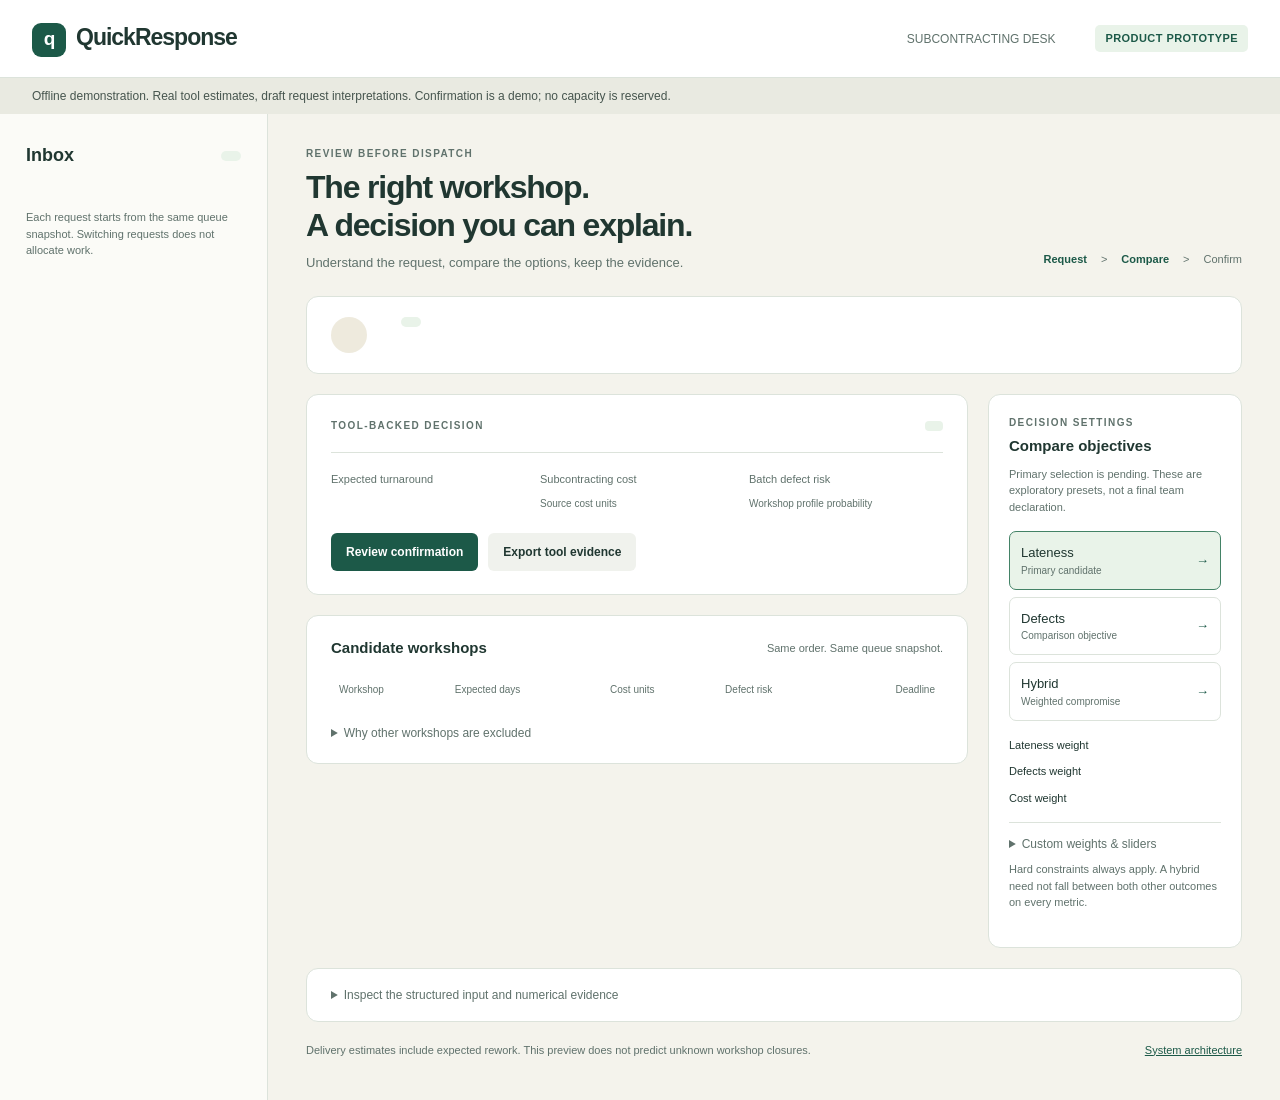
==== docs/prototype/template.html @ 409250fc "[feat] project prototype and demo" ====
<!doctype html>
<html lang="en">
<head>
  <meta charset="utf-8">
  <meta name="viewport" content="width=device-width, initial-scale=1">
  <title>QuickResponse | Dispatch desk prototype</title>
  <style>
    :root { color-scheme: light; --ink:#203731; --muted:#60726c; --paper:#f4f3ec; --line:#dce3db; --green:#1c5948; --mint:#e9f3e9; --amber:#94631a; }
    * { box-sizing:border-box; }
    body { margin:0; background:var(--paper); color:var(--ink); font:15px/1.5 -apple-system,BlinkMacSystemFont,"Segoe UI",sans-serif; }
    button,select { font:inherit; }
    button { cursor:pointer; }
    button:disabled { cursor:not-allowed; opacity:.6; }
    button:focus-visible, a:focus-visible, summary:focus-visible { outline:3px solid #cf923e; outline-offset:3px; }
    header { min-height:78px; display:flex; align-items:center; justify-content:space-between; padding:16px 32px; background:#fff; border-bottom:1px solid var(--line); gap:20px; }
    .brand { font-size:23px; font-weight:750; letter-spacing:-1px; }
    .brand span { display:inline-grid; place-items:center; background:var(--green); color:#fff; width:34px; height:34px; margin-right:10px; border-radius:9px; font-size:19px; }
    .top-meta { display:flex; align-items:center; gap:20px; font-size:12px; color:var(--muted); }
    .badge { display:inline-block; padding:5px 10px; border-radius:5px; font-size:11px; font-weight:700; letter-spacing:.04em; background:var(--mint); color:var(--green); }
    .demo-banner { padding:9px 32px; background:#e9eae1; color:#46554e; font-size:12px; }
    .shell { display:grid; grid-template-columns:268px minmax(0,1fr); min-height:calc(100vh - 115px); }
    aside { background:#fbfbf7; border-right:1px solid var(--line); padding:28px 16px; }
    .eyebrow { text-transform:uppercase; letter-spacing:.14em; font-size:10px; font-weight:750; color:var(--muted); }
    .inbox-heading { display:flex; align-items:center; justify-content:space-between; margin:0 10px 18px; }
    .inbox-heading h2 { margin:0; font-size:18px; }
    #inbox { max-height:900px; overflow-y:auto; padding-right:3px; }
    .request { width:100%; text-align:left; padding:13px 12px; border:0; border-radius:8px; margin-bottom:5px; background:transparent; color:var(--ink); }
    .request:hover { background:#efefe7; }
    .request[aria-pressed=true] { background:var(--green); color:#fff; }
    .request small { display:block; color:var(--muted); font-size:11px; margin:4px 0; }
    .request[aria-pressed=true] small { color:#c7ded4; }
    .request-line { display:flex; justify-content:space-between; gap:10px; font-size:12px; font-weight:650; }
    .request-text { font-size:13px; display:-webkit-box; -webkit-line-clamp:2; -webkit-box-orient:vertical; overflow:hidden; }
    .aside-note { font-size:11px; color:var(--muted); margin:22px 10px 0; }
    main { padding:32px 38px 42px; max-width:1530px; min-width:0; }
    .intro { display:flex; justify-content:space-between; align-items:end; gap:18px; margin-bottom:24px; }
    h1 { font-size:32px; line-height:1.18; letter-spacing:-1.2px; margin:8px 0; font-weight:650; }
    .intro p { color:var(--muted); margin:0; font-size:13px; }
    .flow { display:flex; gap:14px; font-size:11px; color:var(--muted); white-space:nowrap; padding-bottom:5px; }
    .flow b { color:var(--green); }
    .panel { background:#fff; border:1px solid var(--line); border-radius:12px; }
    .message { padding:20px 24px; display:grid; grid-template-columns:36px 1fr; gap:14px; }
    .avatar { background:#eeeadd; color:#675e45; border-radius:50%; width:36px; height:36px; display:grid; place-items:center; font-weight:700; }
    .message-meta { display:flex; gap:10px; align-items:center; flex-wrap:wrap; font-size:12px; color:var(--muted); }
    .message-meta strong { color:var(--ink); }
    #message { margin:8px 0 0; font-size:16px; }
    .context { display:flex; flex-wrap:wrap; gap:8px; margin-top:14px; }
    .context span { background:var(--paper); padding:4px 8px; border-radius:4px; font-size:11px; }
    .workspace { display:grid; grid-template-columns:minmax(0,1fr) 254px; gap:20px; margin-top:20px; align-items:start; }
    .workspace > * { min-width:0; }
    .decision { padding:23px 24px; }
    .decision-head { display:flex; justify-content:space-between; align-items:center; gap:10px; }
    .status { color:var(--green); background:var(--mint); border-radius:4px; padding:5px 9px; font-size:11px; font-weight:700; }
    .status.review { color:#7f5618; background:#faf0db; }
    .status.block { color:#8e4740; background:#f9e9e5; }
    #recommendation { font-size:28px; margin:15px 0 5px; letter-spacing:-.7px; line-height:1.2; }
    #explanation { color:var(--muted); font-size:13px; margin:10px 0 19px; }
    .metrics { display:grid; grid-template-columns:repeat(3,minmax(0,1fr)); border-top:1px solid var(--line); padding-top:18px; gap:15px; }
    .metric span { display:block; color:var(--muted); font-size:11px; }
    .metric strong { display:block; font-size:22px; font-weight:650; margin:3px 0; }
    .metric small { font-size:10px; color:var(--muted); }
    #flags { margin:14px 0 0; font-size:12px; color:var(--amber); }
    .actions { display:flex; flex-wrap:wrap; align-items:center; gap:10px; margin-top:20px; }
    .primary,.secondary { border:0; padding:10px 15px; border-radius:6px; font-size:12px; font-weight:650; }
    .primary { background:var(--green); color:#fff; }
    .secondary { background:#f0f2ed; color:var(--ink); }
    .objective { padding:20px; }
    .objective h2 { font-size:15px; margin:5px 0 8px; }
    .objective p { font-size:11px; color:var(--muted); margin:8px 0 16px; }
    .preset { width:100%; display:flex; justify-content:space-between; align-items:center; text-align:left; padding:11px; border:1px solid var(--line); background:#fff; border-radius:7px; color:var(--ink); margin-bottom:7px; font-size:13px; }
    .preset[aria-pressed=true] { background:var(--mint); border-color:#438266; }
    .preset small { display:block; color:var(--muted); font-size:10px; }
    .preset .mark { color:var(--green); }
    .weight-line { display:flex; justify-content:space-between; font-size:11px; margin-top:10px; }
    .weight-value { font-variant-numeric:tabular-nums; font-weight:650; }
    .objective details { border-top:1px solid var(--line); padding-top:12px; margin-top:16px; }
    summary { cursor:pointer; color:var(--muted); font-size:12px; }
    .comparison { margin-top:20px; padding:21px 24px; }
    .section-title { display:flex; align-items:center; justify-content:space-between; gap:12px; margin-bottom:12px; }
    .section-title h2 { font-size:15px; margin:0; }
    .section-title small { font-size:11px; color:var(--muted); }
    .table-wrap { overflow-x:auto; }
    table { width:100%; border-collapse:collapse; font-size:12px; text-align:left; }
    th { color:var(--muted); font-size:10px; font-weight:500; padding:10px 8px; white-space:nowrap; }
    td { border-top:1px solid #edf0ea; padding:12px 8px; white-space:nowrap; }
    td:last-child,th:last-child { text-align:right; }
    tr.chosen { background:#f0f7ee; }
    .workshop-name { display:block; font-weight:650; }
    td small { color:var(--muted); font-size:10px; }
    .pass { color:var(--green); } .late { color:#94631a; }
    .empty { font-size:13px; color:var(--muted); padding:18px 0; }
    #exclusions { margin-top:17px; }
    .exclusion { font-size:12px; padding:9px 0; border-top:1px solid #edf0ea; }
    .exclusion span { color:var(--muted); }
    .evidence { margin-top:20px; padding:17px 24px; }
    pre { white-space:pre-wrap; overflow-wrap:anywhere; max-height:350px; overflow:auto; font-size:11px; color:#43544c; background:#f6f7f2; padding:15px; border-radius:6px; }
    footer { margin-top:20px; display:flex; justify-content:space-between; flex-wrap:wrap; gap:12px; font-size:11px; color:var(--muted); }
    footer a { color:var(--green); }
    dialog { color:var(--ink); width:min(520px,92vw); border:1px solid var(--line); border-radius:14px; padding:30px; box-shadow:0 20px 100px #142b3140; }
    dialog::backdrop { background:#13281d70; }
    dialog h2 { margin:8px 0; font-size:24px; }
    dialog p { color:var(--muted); font-size:14px; }
    .receipt { margin-top:15px; padding:12px; background:var(--mint); border-radius:6px; font-size:12px; }
    [hidden] { display:none !important; }
    @media(min-width:1600px) { #inbox { max-height:1080px; } }
    @media(max-width:1150px) { main { padding:26px 22px; } .shell { grid-template-columns:225px minmax(0,1fr); } .workspace { grid-template-columns:1fr; } .objective { display:grid; grid-template-columns:1fr 1fr; gap:16px; } .flow { display:none; } }
    @media(max-width:700px) { header { padding:16px; } .top-meta .date { display:none; } .demo-banner { padding:10px 16px; } .shell { display:block; } aside { border-right:0; border-bottom:1px solid var(--line); padding:16px; } #inbox { display:flex; gap:8px; max-height:none; overflow-x:auto; } .request { min-width:210px; max-width:210px; margin:0; } .inbox-heading { margin-bottom:10px; } .aside-note { display:none; } main { padding:22px 16px; } h1 { font-size:27px; } .decision,.comparison { padding:20px 16px; } .objective { display:block; } .metrics { gap:10px; } .metric strong { font-size:18px; } .message { padding:18px; } footer { display:block; } }
    @media(max-width:700px) { header { gap:12px; } .brand { white-space:nowrap; font-size:20px; } .top-meta > span:first-child { display:none; } .top-meta { gap:0; } .top-meta .badge { font-size:9px; } }
    @media print { aside,.actions,.objective,footer,.demo-banner { display:none; } .shell,.workspace { display:block; } main { max-width:none; } .panel { break-inside:avoid; } }
  </style>
</head>
<body>
  <header>
    <div class="brand"><span aria-hidden="true">q</span>QuickResponse</div>
    <div class="top-meta"><span>SUBCONTRACTING DESK</span><span class="date" id="as-of"></span><span class="badge">PRODUCT PROTOTYPE</span></div>
  </header>
  <div class="demo-banner">Offline demonstration. Real tool estimates, draft request interpretations. Confirmation is a demo; no capacity is reserved.</div>
  <div class="shell">
    <aside aria-label="Dispatch requests">
      <div class="inbox-heading"><h2>Inbox</h2><span class="badge" id="inbox-count"></span></div>
      <nav id="inbox" aria-label="Select a supplied request"></nav>
      <p class="aside-note">Each request starts from the same queue snapshot. Switching requests does not allocate work.</p>
    </aside>
    <main>
      <div class="intro"><div><div class="eyebrow">Review before dispatch</div><h1>The right workshop.<br>A decision you can explain.</h1><p>Understand the request, compare the options, keep the evidence.</p></div><div class="flow"><b>Request</b><span>&gt;</span><b>Compare</b><span>&gt;</span><span>Confirm</span></div></div>
      <section class="panel message" aria-label="Original request"><div class="avatar" id="avatar"></div><div><div class="message-meta"><strong id="sender"></strong><span id="message-time"></span><span id="request-id" class="badge"></span></div><p id="message"></p><div class="context" id="context"></div></div></section>
      <div class="workspace">
        <div>
          <section class="panel decision" aria-label="Allocation preview" aria-live="polite">
            <div class="decision-head"><span class="eyebrow">Tool-backed decision</span><span id="status" class="status"></span></div>
            <h2 id="recommendation"></h2><p id="explanation"></p>
            <div class="metrics" id="metrics"><div class="metric"><span>Expected turnaround</span><strong id="turnaround"></strong><small id="eta"></small></div><div class="metric"><span>Subcontracting cost</span><strong id="cost"></strong><small>Source cost units</small></div><div class="metric"><span>Batch defect risk</span><strong id="defects"></strong><small>Workshop profile probability</small></div></div>
            <p id="flags" hidden></p>
            <div class="actions"><button class="primary" id="confirm" type="button">Review confirmation</button><button class="secondary" id="download" type="button">Export tool evidence</button></div>
            <div class="receipt" id="receipt" role="status" hidden>Demo confirmation recorded in this view only. No allocation was saved and no queue was changed.</div>
          </section>
          <section class="panel comparison" aria-label="Workshop comparison">
            <div class="section-title"><h2>Candidate workshops</h2><small>Same order. Same queue snapshot.</small></div>
            <div class="table-wrap"><table id="candidate-table"><thead><tr><th>Workshop</th><th>Expected days</th><th>Cost units</th><th>Defect risk</th><th>Deadline</th></tr></thead><tbody id="candidates"></tbody></table></div>
            <p class="empty" id="empty" hidden></p>
            <details id="exclusions"><summary>Why other workshops are excluded</summary><div id="excluded-list"></div></details>
          </section>
        </div>
        <section class="panel objective" aria-label="Objective configuration">
          <div><div class="eyebrow">Decision settings</div><h2>Compare objectives</h2><p>Primary selection is pending. These are exploratory presets, not a final team declaration.</p>
          <div role="group" aria-label="Objective preset"><button class="preset" data-preset="lateness" aria-pressed="true"><span>Lateness<small>Primary candidate</small></span><span class="mark">&rarr;</span></button><button class="preset" data-preset="defects" aria-pressed="false"><span>Defects<small>Comparison objective</small></span><span class="mark">&rarr;</span></button><button class="preset" data-preset="hybrid" aria-pressed="false"><span>Hybrid<small>Weighted compromise</small></span><span class="mark">&rarr;</span></button></div></div>
          <div><p id="override"></p><div class="weight-line"><span>Lateness weight</span><span class="weight-value" id="weight-lateness"></span></div><div class="weight-line"><span>Defects weight</span><span class="weight-value" id="weight-defects"></span></div><div class="weight-line"><span>Cost weight</span><span class="weight-value" id="weight-cost"></span></div><details><summary>Custom weights &amp; sliders</summary><p>Live sliders in the planned Streamlit web app will call the Python preview tools. This HTML prototype switches precomputed presets.</p></details><p>Hard constraints always apply. A hybrid need not fall between both other outcomes on every metric.</p></div>
        </section>
      </div>
      <details class="panel evidence"><summary>Inspect the structured input and numerical evidence</summary><p class="eyebrow">Development fixture interpretation - requires human review</p><pre id="evidence"></pre></details>
      <footer><span>Delivery estimates include expected rework. This preview does not predict unknown workshop closures.</span><a href="../sprint1-architecture.svg">System architecture</a></footer>
    </main>
  </div>
  <dialog id="confirmation" aria-labelledby="dialog-title"><div class="eyebrow">Confirmation preview</div><h2 id="dialog-title">Review the allocation</h2><p id="confirm-summary"></p><p>The final app will validate the latest queue state and save an auditable allocation. This button demonstrates the interaction only.</p><div class="actions"><button id="cancel-confirm" class="secondary">Back to comparison</button><button id="demo-confirm" class="primary">Confirm demo only</button></div></dialog>
  <script id="dispatch-data" type="application/json">__DISPATCH_DATA__</script>
  <script>
    const data = JSON.parse(document.getElementById('dispatch-data').textContent);
    const el = id => document.getElementById(id);
    const escapeText = value => String(value).replace(/[&<>"']/g, character => ({'&':'&amp;','<':'&lt;','>':'&gt;','"':'&quot;',"'":'&#39;'}[character]));
    let activeRequest = 'R25';
    let activePreset = 'lateness';
    const titles = {RECOMMEND:'Ready to review',CLARIFY:'Clarification needed',REFUSE_SUGGESTION:'Suggested workshop refused',NEEDS_REVIEW:'Exception needs review',NO_FEASIBLE_OPTION:'No feasible option',DECLINE:'Data unavailable',RECORDED_STATUS:'Recorded status only'};
    const flagLabels = {PAST_DEADLINE:'The deadline is already in the past.',NO_ON_TIME_OPTION:'No permitted whole-batch option meets the date.',SPLIT_NOT_IMPLEMENTED:'Split planning needs a separate review.',SELECTED_OPTION_LATE:'The selected option misses the date.',SUGGESTION_REFUSED:'The proposed workshop is not permitted.'};
    const current = () => data.previews[activeRequest][activePreset];
    el('as-of').textContent = 'Snapshot ' + data.as_of;
    el('inbox-count').textContent = data.inbox_count + ' requests';
    el('inbox').innerHTML = data.inbox.map(item => `<button class="request" type="button" data-request="${escapeText(item.request_id)}" aria-pressed="false"><span class="request-line"><span>${escapeText(item.requester)}</span><span>${escapeText(item.time)}</span></span><small>${escapeText(item.request_id)}</small><span class="request-text">${escapeText(item.text)}</span></button>`).join('');
    function render() {
      const result = current();
      const request = result.request;
      const chosenId = result.recommendation || result.alternative;
      const chosen = result.candidates.find(row => row.estimate.workshop_id === chosenId);
      el('receipt').hidden = true;
      el('confirmation').close();
      document.querySelectorAll('[data-request]').forEach(button => button.setAttribute('aria-pressed', String(button.dataset.request === activeRequest)));
      document.querySelectorAll('[data-preset]').forEach(button => button.setAttribute('aria-pressed', String(button.dataset.preset === activePreset)));
      el('avatar').textContent = request.requester.charAt(0);
      el('sender').textContent = request.requester;
      el('message-time').textContent = request.time;
      el('request-id').textContent = request.request_id;
      el('message').textContent = request.text;
      const context = result.order ? [result.order.order_id,result.order.customer,result.order.product,result.order.pieces + ' pieces', 'Delivery due ' + (result.batch ? result.batch.due_date : result.order.due_date)] : ['Order needs resolution'];
      if (result.input.date_uncertain || result.input.date_kind === 'shipping') context[context.length - 1] = 'Delivery date needs confirmation';
      el('context').innerHTML = context.map(item => '<span>' + escapeText(item) + '</span>').join('');
      el('status').textContent = titles[result.status];
      el('status').className = 'status' + (result.status === 'RECOMMEND' ? '' : ['REFUSE_SUGGESTION','DECLINE','NO_FEASIBLE_OPTION'].includes(result.status) ? ' block' : ' review');
      el('recommendation').textContent = chosen ? (result.alternative ? 'Alternative: ' : result.status === 'NEEDS_REVIEW' ? 'For discussion: ' : '') + chosen.name : titles[result.status];
      el('explanation').textContent = result.message;
      el('metrics').hidden = !chosen;
      if (chosen) { el('turnaround').textContent = chosen.display.turnaround; el('eta').textContent = 'ETA ' + chosen.display.eta; el('cost').textContent = chosen.display.cost; el('defects').textContent = chosen.display.defects; }
      el('flags').hidden = !result.flags.length;
      el('flags').textContent = result.flags.map(flag => flagLabels[flag]).join(' ');
      el('confirm').disabled = result.status !== 'RECOMMEND';
      el('confirm').textContent = result.status === 'RECOMMEND' ? 'Review confirmation' : 'Resolve before confirmation';
      for (const key of ['lateness','defects','cost']) el('weight-' + key).textContent = result.effective_weights[key];
      el('override').textContent = result.input.preference === 'configured' ? 'Effective preset: ' + data.preset_labels[activePreset] : 'Request preference overrides presets: ' + result.input.preference.replaceAll('_',' ') + '. These weights stay fixed.';
      el('candidate-table').hidden = !result.candidates.length;
      el('empty').hidden = !!result.candidates.length;
      el('empty').textContent = result.status === 'CLARIFY' ? 'Resolve the request before comparing workshops.' : result.status === 'DECLINE' ? 'No estimate can answer a question about unavailable records.' : 'No permitted candidate evidence is available.';
      el('candidates').innerHTML = result.candidates.map(row => `<tr class="${row.estimate.workshop_id === chosenId ? 'chosen' : ''}"><td><span class="workshop-name">${escapeText(row.name)}</span><small>${escapeText(row.estimate.workshop_id)}${row.estimate.workshop_id === chosenId ? ' / preview' : ''}</small></td><td>${escapeText(row.display.turnaround)}</td><td>${escapeText(row.display.cost)}</td><td>${escapeText(row.display.defects)}</td><td class="${row.meets_deadline ? 'pass' : 'late'}">${row.meets_deadline ? 'Meets estimate' : 'Late ' + escapeText(row.display.lateness)}</td></tr>`).join('');
      el('exclusions').hidden = !result.excluded.length;
      el('excluded-list').innerHTML = result.excluded.map(row => `<div class="exclusion"><strong>${escapeText(row.name)}</strong><br><span>${escapeText(row.reasons.join(' '))}</span></div>`).join('');
      el('evidence').textContent = JSON.stringify({interpretation_source:data.interpretation_source,fixture_sha256:data.fixture_sha256,...result},null,2);
    }
    el('inbox').addEventListener('click', event => { const button = event.target.closest('[data-request]'); if (button) { activeRequest = button.dataset.request; render(); } });
    document.querySelectorAll('[data-preset]').forEach(button => button.addEventListener('click', () => { activePreset = button.dataset.preset; render(); }));
    el('confirm').addEventListener('click', () => { const result = current(); const chosen = result.candidates.find(row => row.estimate.workshop_id === result.recommendation); el('confirm-summary').textContent = result.order.order_id + ' to ' + chosen.name + '. Estimated delivery: ' + chosen.display.eta + '. Cost: ' + chosen.display.cost + ' source units.'; el('confirmation').showModal(); });
    el('cancel-confirm').addEventListener('click', () => el('confirmation').close());
    el('demo-confirm').addEventListener('click', () => { el('confirmation').close(); el('receipt').hidden = false; });
    el('download').addEventListener('click', () => { const blob = new Blob([el('evidence').textContent],{type:'application/json'}); const url = URL.createObjectURL(blob); const link = document.createElement('a'); link.href=url; link.download=activeRequest+'-'+activePreset+'-preview.json'; link.click(); setTimeout(() => URL.revokeObjectURL(url),1000); });
    render();
  </script>
</body>
</html>
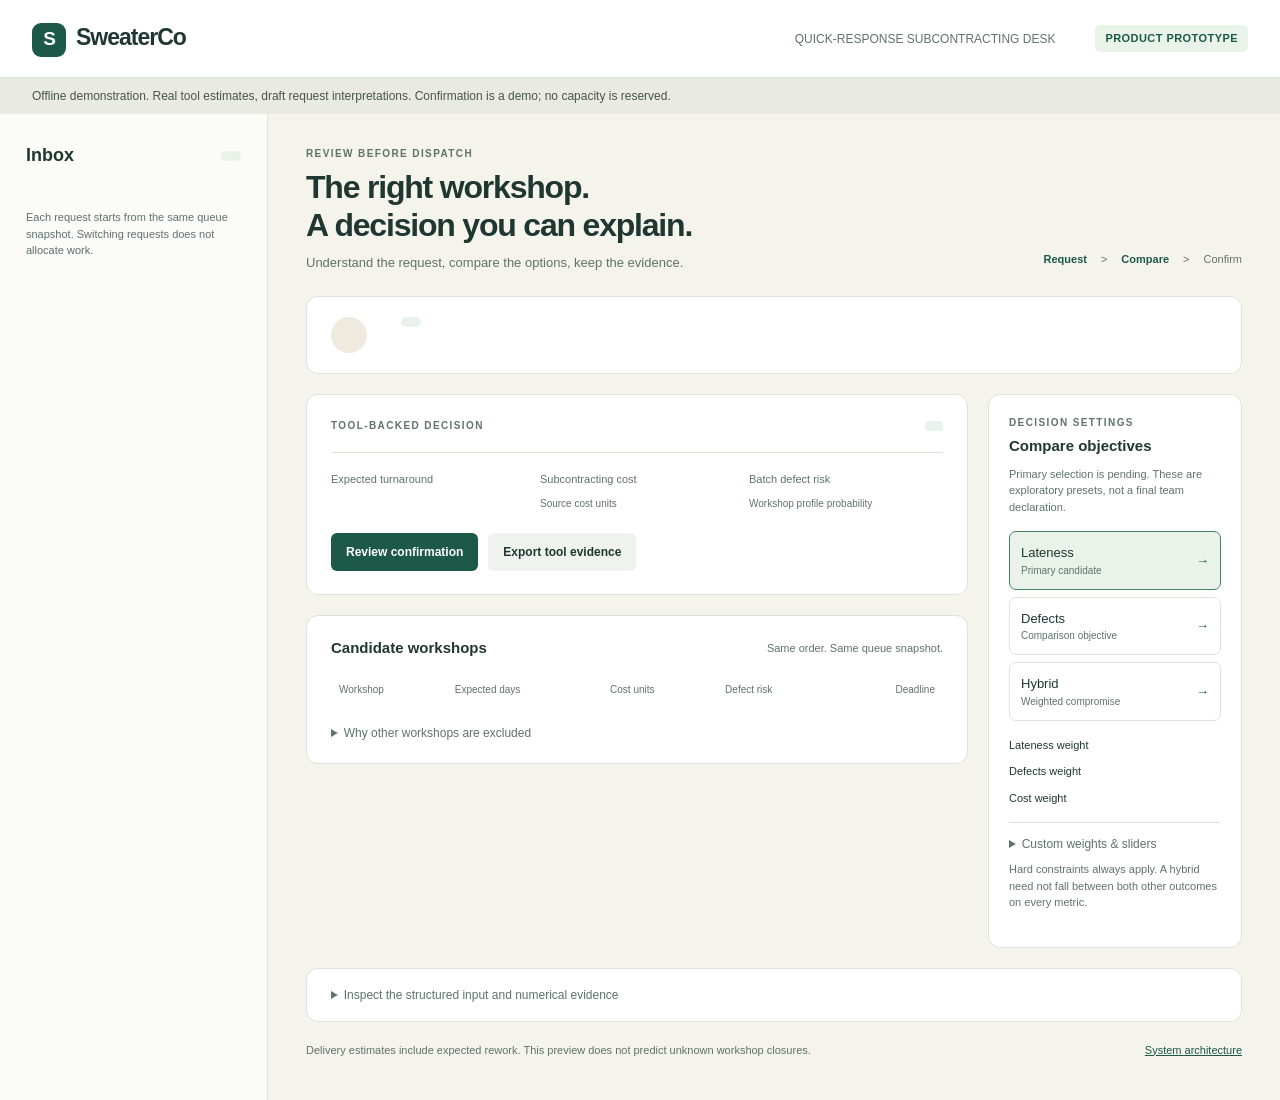
==== commit db3e6c72: "Name the scenario company in the dispatch desk UI The course primer names the operating company Swea" ====
--- a/docs/prototype/template.html
+++ b/docs/prototype/template.html
@@ -3,7 +3,7 @@
 <head>
   <meta charset="utf-8">
   <meta name="viewport" content="width=device-width, initial-scale=1">
-  <title>QuickResponse | Dispatch desk prototype</title>
+  <title>SweaterCo | Quick-Response Dispatch Desk prototype</title>
   <style>
     :root { color-scheme: light; --ink:#203731; --muted:#60726c; --paper:#f4f3ec; --line:#dce3db; --green:#1c5948; --mint:#e9f3e9; --amber:#94631a; }
     * { box-sizing:border-box; }
@@ -111,8 +111,8 @@
 </head>
 <body>
   <header>
-    <div class="brand"><span aria-hidden="true">q</span>QuickResponse</div>
-    <div class="top-meta"><span>SUBCONTRACTING DESK</span><span class="date" id="as-of"></span><span class="badge">PRODUCT PROTOTYPE</span></div>
+    <div class="brand"><span aria-hidden="true">S</span>SweaterCo</div>
+    <div class="top-meta"><span>QUICK-RESPONSE SUBCONTRACTING DESK</span><span class="date" id="as-of"></span><span class="badge">PRODUCT PROTOTYPE</span></div>
   </header>
   <div class="demo-banner">Offline demonstration. Real tool estimates, draft request interpretations. Confirmation is a demo; no capacity is reserved.</div>
   <div class="shell">
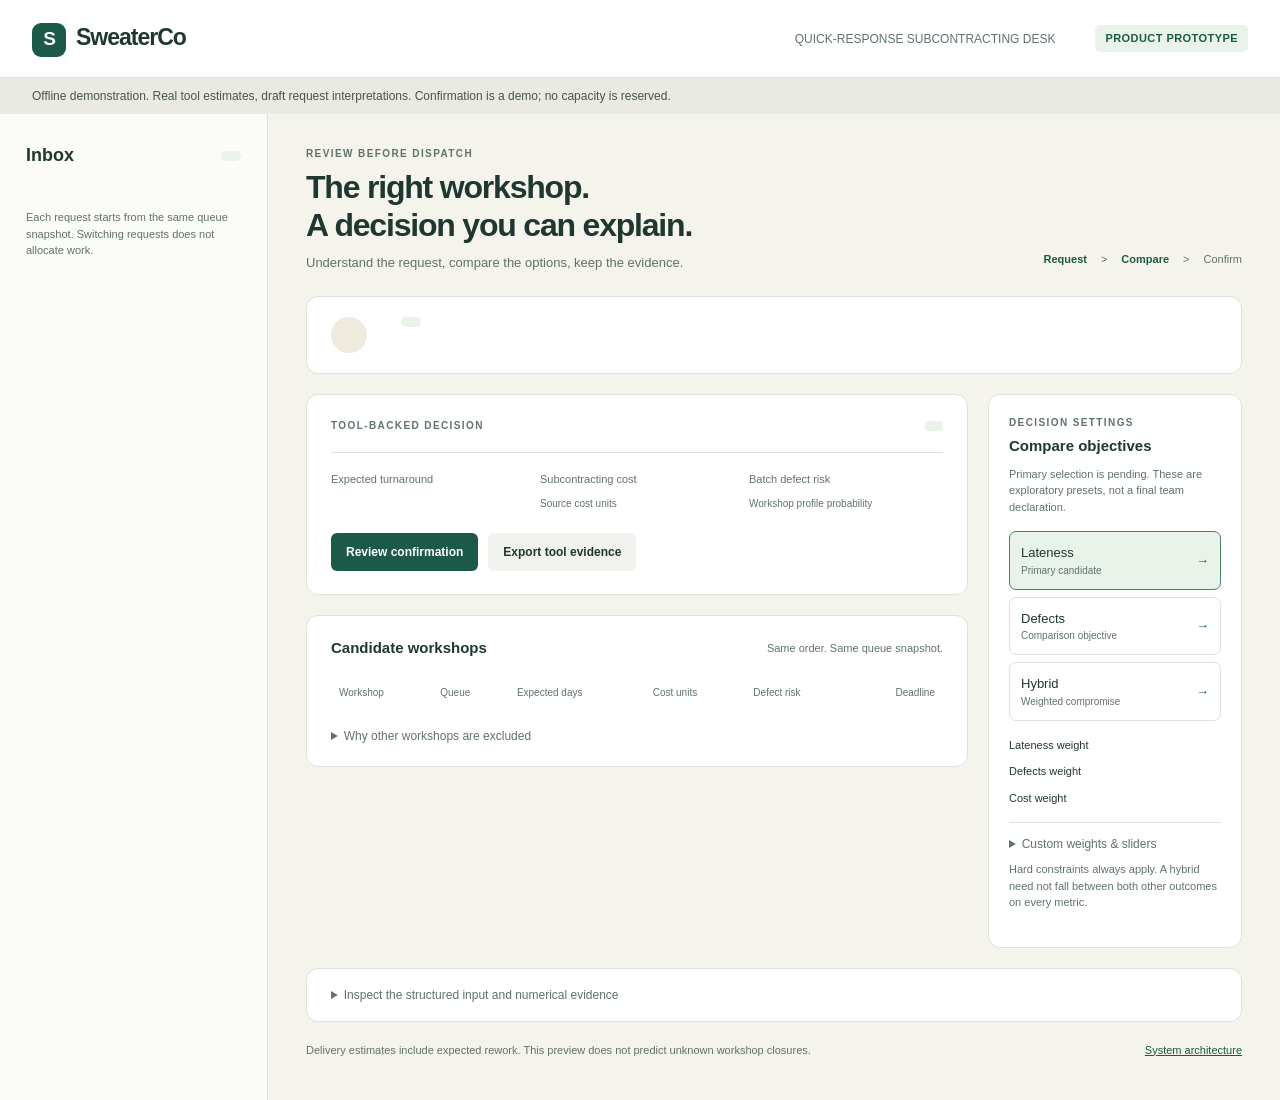
==== commit d731de3a: "Refresh docs and evidence for Data v3; draft the Sprint 1 deck Adds the v3 refinement review and gen" ====
--- a/docs/prototype/template.html
+++ b/docs/prototype/template.html
@@ -136,7 +136,8 @@
           </section>
           <section class="panel comparison" aria-label="Workshop comparison">
             <div class="section-title"><h2>Candidate workshops</h2><small>Same order. Same queue snapshot.</small></div>
-            <div class="table-wrap"><table id="candidate-table"><thead><tr><th>Workshop</th><th>Expected days</th><th>Cost units</th><th>Defect risk</th><th>Deadline</th></tr></thead><tbody id="candidates"></tbody></table></div>
+            <p id="snapshot-note" class="fine-print"></p>
+            <div class="table-wrap"><table id="candidate-table"><thead><tr><th>Workshop</th><th>Queue</th><th>Expected days</th><th>Cost units</th><th>Defect risk</th><th>Deadline</th></tr></thead><tbody id="candidates"></tbody></table></div>
             <p class="empty" id="empty" hidden></p>
             <details id="exclusions"><summary>Why other workshops are excluded</summary><div id="excluded-list"></div></details>
           </section>
@@ -160,7 +161,7 @@
     let activeRequest = 'R25';
     let activePreset = 'lateness';
     const titles = {RECOMMEND:'Ready to review',CLARIFY:'Clarification needed',REFUSE_SUGGESTION:'Suggested workshop refused',NEEDS_REVIEW:'Exception needs review',NO_FEASIBLE_OPTION:'No feasible option',DECLINE:'Data unavailable',RECORDED_STATUS:'Recorded status only'};
-    const flagLabels = {PAST_DEADLINE:'The deadline is already in the past.',NO_ON_TIME_OPTION:'No permitted whole-batch option meets the date.',SPLIT_NOT_IMPLEMENTED:'Split planning needs a separate review.',SELECTED_OPTION_LATE:'The selected option misses the date.',SUGGESTION_REFUSED:'The proposed workshop is not permitted.'};
+    const flagLabels = {PAST_DEADLINE:'The deadline is already in the past.',NO_ON_TIME_OPTION:'No permitted whole-batch option meets the date.',SPLIT_REVIEW:'A split was requested. Its estimate is shown; split plans cannot be saved yet.',SELECTED_OPTION_LATE:'The selected option misses the date.',SUGGESTION_REFUSED:'The proposed workshop is not permitted.'};
     const current = () => data.previews[activeRequest][activePreset];
     el('as-of').textContent = 'Snapshot ' + data.as_of;
     el('inbox-count').textContent = data.inbox_count + ' requests';
@@ -180,12 +181,13 @@
       el('request-id').textContent = request.request_id;
       el('message').textContent = request.text;
       const context = result.order ? [result.order.order_id,result.order.customer,result.order.product,result.order.pieces + ' pieces', 'Delivery due ' + (result.batch ? result.batch.due_date : result.order.due_date)] : ['Order needs resolution'];
-      if (result.input.date_uncertain || result.input.date_kind === 'shipping') context[context.length - 1] = 'Delivery date needs confirmation';
+      if (result.input.date_uncertain || (result.input.date_kind === 'shipping' && !result.deadline_note)) context[context.length - 1] = 'Delivery date needs confirmation';
       el('context').innerHTML = context.map(item => '<span>' + escapeText(item) + '</span>').join('');
       el('status').textContent = titles[result.status];
       el('status').className = 'status' + (result.status === 'RECOMMEND' ? '' : ['REFUSE_SUGGESTION','DECLINE','NO_FEASIBLE_OPTION'].includes(result.status) ? ' block' : ' review');
       el('recommendation').textContent = chosen ? (result.alternative ? 'Alternative: ' : result.status === 'NEEDS_REVIEW' ? 'For discussion: ' : '') + chosen.name : titles[result.status];
-      el('explanation').textContent = result.message;
+      el('explanation').textContent = [result.message, result.deadline_note, ...result.review_options].filter(Boolean).join(' ');
+      el('snapshot-note').textContent = result.assumption;
       el('metrics').hidden = !chosen;
       if (chosen) { el('turnaround').textContent = chosen.display.turnaround; el('eta').textContent = 'ETA ' + chosen.display.eta; el('cost').textContent = chosen.display.cost; el('defects').textContent = chosen.display.defects; }
       el('flags').hidden = !result.flags.length;
@@ -197,7 +199,7 @@
       el('candidate-table').hidden = !result.candidates.length;
       el('empty').hidden = !!result.candidates.length;
       el('empty').textContent = result.status === 'CLARIFY' ? 'Resolve the request before comparing workshops.' : result.status === 'DECLINE' ? 'No estimate can answer a question about unavailable records.' : 'No permitted candidate evidence is available.';
-      el('candidates').innerHTML = result.candidates.map(row => `<tr class="${row.estimate.workshop_id === chosenId ? 'chosen' : ''}"><td><span class="workshop-name">${escapeText(row.name)}</span><small>${escapeText(row.estimate.workshop_id)}${row.estimate.workshop_id === chosenId ? ' / preview' : ''}</small></td><td>${escapeText(row.display.turnaround)}</td><td>${escapeText(row.display.cost)}</td><td>${escapeText(row.display.defects)}</td><td class="${row.meets_deadline ? 'pass' : 'late'}">${row.meets_deadline ? 'Meets estimate' : 'Late ' + escapeText(row.display.lateness)}</td></tr>`).join('');
+      el('candidates').innerHTML = result.candidates.map(row => `<tr class="${row.estimate.workshop_id === chosenId ? 'chosen' : ''}"><td><span class="workshop-name">${escapeText(row.name)}</span><small>${escapeText(row.estimate.workshop_id)}${row.estimate.workshop_id === chosenId ? ' / preview' : ''}</small></td><td>${escapeText(row.display.queue)}</td><td>${escapeText(row.display.turnaround)}</td><td>${escapeText(row.display.cost)}</td><td>${escapeText(row.display.defects)}</td><td class="${row.meets_deadline ? 'pass' : 'late'}">${row.meets_deadline ? 'Meets estimate' : 'Late ' + escapeText(row.display.lateness)}</td></tr>`).join('');
       el('exclusions').hidden = !result.excluded.length;
       el('excluded-list').innerHTML = result.excluded.map(row => `<div class="exclusion"><strong>${escapeText(row.name)}</strong><br><span>${escapeText(row.reasons.join(' '))}</span></div>`).join('');
       el('evidence').textContent = JSON.stringify({interpretation_source:data.interpretation_source,fixture_sha256:data.fixture_sha256,...result},null,2);
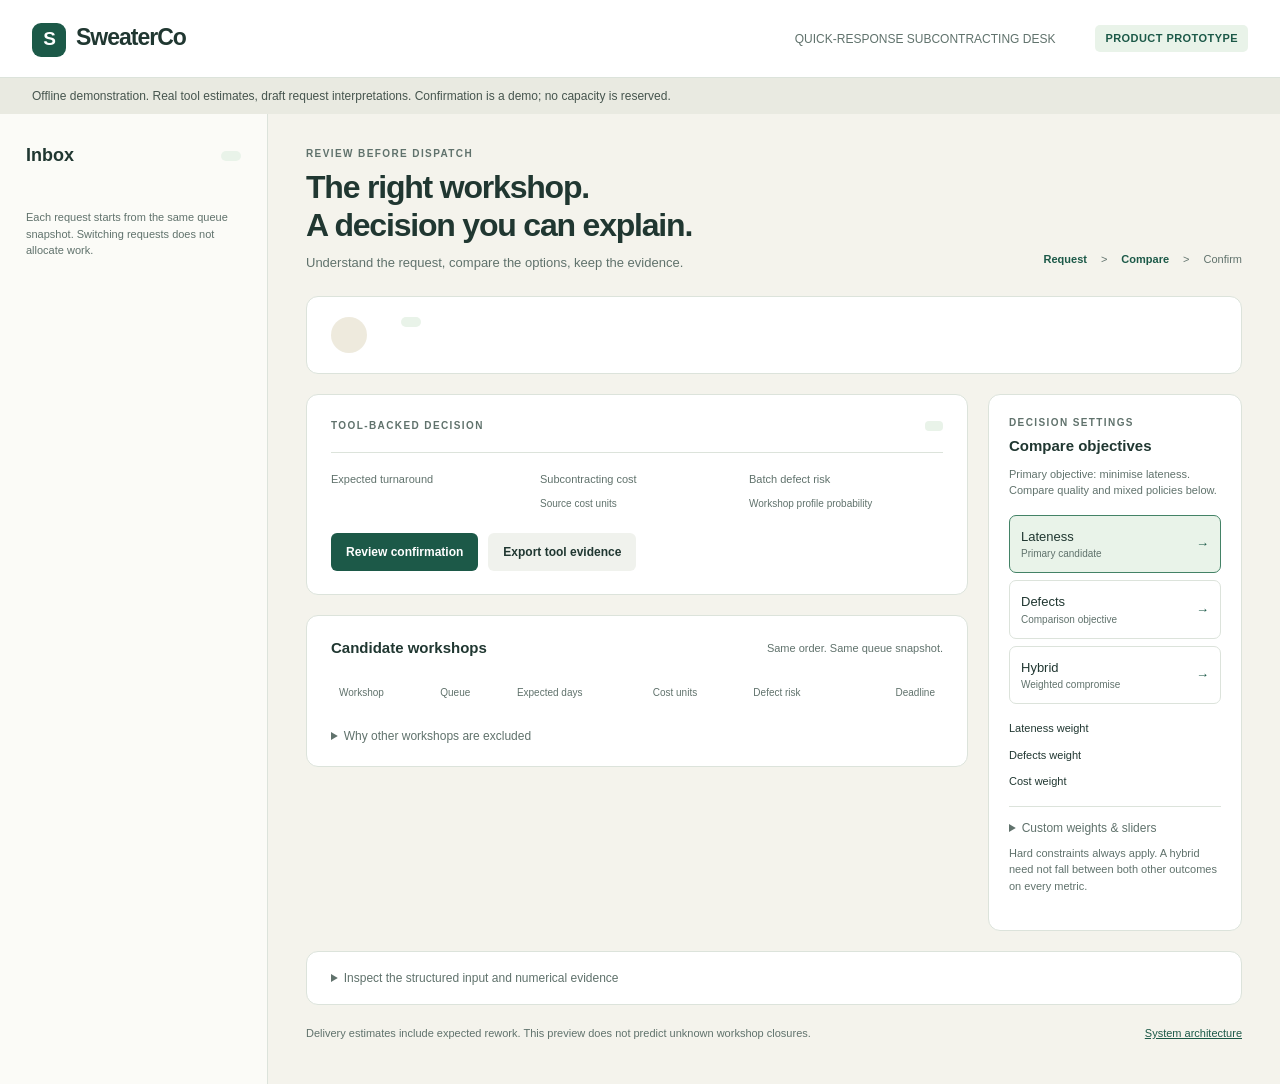
==== commit 78a99121: "Add workshop capacity tools and finish the Sprint 1 review" ====
--- a/docs/prototype/template.html
+++ b/docs/prototype/template.html
@@ -143,7 +143,7 @@
           </section>
         </div>
         <section class="panel objective" aria-label="Objective configuration">
-          <div><div class="eyebrow">Decision settings</div><h2>Compare objectives</h2><p>Primary selection is pending. These are exploratory presets, not a final team declaration.</p>
+          <div><div class="eyebrow">Decision settings</div><h2>Compare objectives</h2><p>Primary objective: minimise lateness. Compare quality and mixed policies below.</p>
           <div role="group" aria-label="Objective preset"><button class="preset" data-preset="lateness" aria-pressed="true"><span>Lateness<small>Primary candidate</small></span><span class="mark">&rarr;</span></button><button class="preset" data-preset="defects" aria-pressed="false"><span>Defects<small>Comparison objective</small></span><span class="mark">&rarr;</span></button><button class="preset" data-preset="hybrid" aria-pressed="false"><span>Hybrid<small>Weighted compromise</small></span><span class="mark">&rarr;</span></button></div></div>
           <div><p id="override"></p><div class="weight-line"><span>Lateness weight</span><span class="weight-value" id="weight-lateness"></span></div><div class="weight-line"><span>Defects weight</span><span class="weight-value" id="weight-defects"></span></div><div class="weight-line"><span>Cost weight</span><span class="weight-value" id="weight-cost"></span></div><details><summary>Custom weights &amp; sliders</summary><p>Live sliders in the planned Streamlit web app will call the Python preview tools. This HTML prototype switches precomputed presets.</p></details><p>Hard constraints always apply. A hybrid need not fall between both other outcomes on every metric.</p></div>
         </section>
